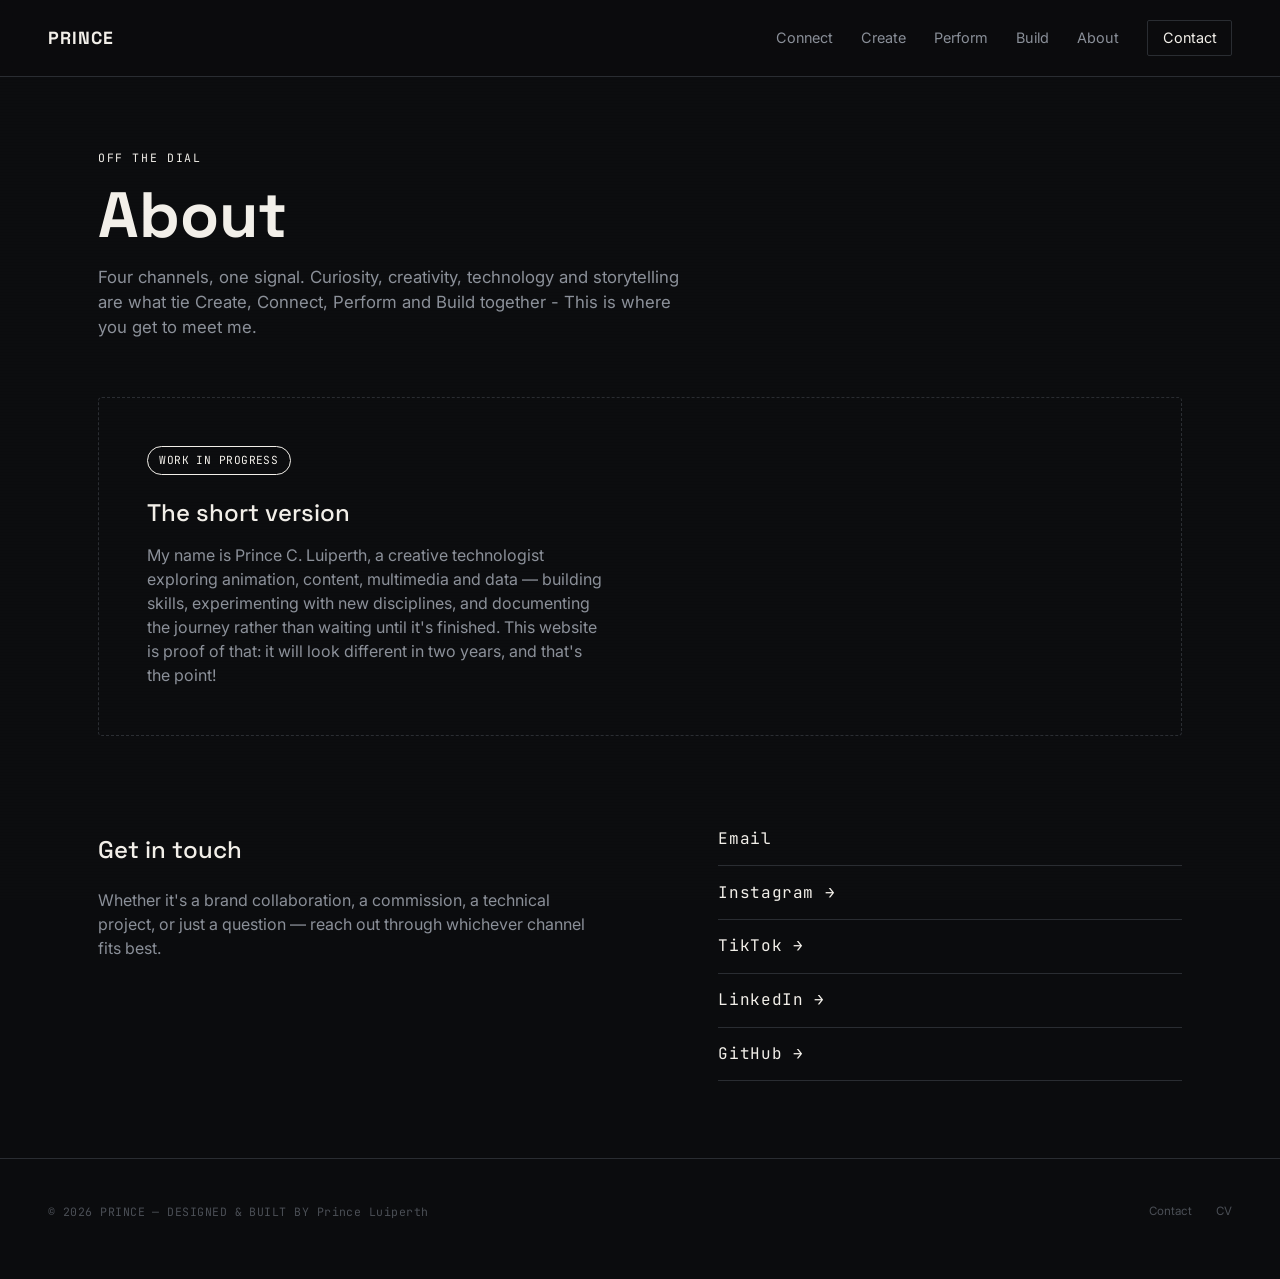
==== pages/about.html @ d6a8e844 "Add files via upload" ====
<!DOCTYPE html>
<html lang="en">
<head>
<meta charset="UTF-8">
<meta name="viewport" content="width=device-width, initial-scale=1.0">
<title>About &amp; Contact | Prince</title>
<link rel="preconnect" href="https://fonts.googleapis.com">
<link rel="preconnect" href="https://fonts.gstatic.com" crossorigin>
<link href="https://fonts.googleapis.com/css2?family=Space+Grotesk:wght@400;500;700&family=Inter:wght@400;500;600&family=JetBrains+Mono:wght@400;500&display=swap" rel="stylesheet">
<link rel="stylesheet" href="../css/style.css">
</head>
<body style="--page-color: var(--fg);">

<div class="noise-overlay" aria-hidden="true"></div>

<header class="site-header">
  <a href="../index.html" class="wordmark">PRINCE</a>
  <button class="nav-toggle" id="navToggle" aria-expanded="false" aria-controls="siteNav" aria-label="Toggle navigation">
    <span></span><span></span><span></span>
  </button>
  <nav class="site-nav" id="siteNav">
    <a href="ugc.html">Connect</a>
    <a href="animation.html">Create</a>
    <a href="multimedia.html">Perform</a>
    <a href="informatics.html">Build</a>
    <a href="about.html">About</a>
    <a href="about.html#contact" class="nav-cta">Contact</a>
  </nav>
</header>

<main>
  <section class="page-hero">
    <p class="eyebrow mono">OFF THE DIAL</p>
    <h1 class="page-title">About</h1>
    <p class="page-sub">
      Four channels, one signal. Curiosity, creativity, technology and
      storytelling are what tie Create, Connect, Perform and Build together
      - This is where you get to meet me.
    </p>
  </section>

  <section class="status-block">
    <div class="status-card" style="text-align:left;">
      <span class="status-tag mono">WORK IN PROGRESS</span>
      <h2>The short version</h2>
      <p style="margin:0;">
        My name is Prince C. Luiperth, a creative technologist exploring animation, content, multimedia
        and data — building skills, experimenting with new disciplines, and
        documenting the journey rather than waiting until it's finished.
        This website is proof of that: it will look different in two years,
        and that's the point!
      </p>
    </div>
  </section>

  <section class="contact-block" id="contact">
    <div>
      <h2>Get in touch</h2>
      <p style="color:var(--fg-muted); max-width:50ch;">
        Whether it's a brand collaboration, a commission, a technical project,
        or just a question — reach out through whichever channel fits best.
      </p>
    </div>
    <ul class="contact-list mono">
      <li><a href="mailto:princec.luiperth@gmail.com">Email</a></li>
      <li><a href="#">Instagram →</a></li>
      <li><a href="#">TikTok →</a></li>
      <li><a href="#">LinkedIn →</a></li>
      <li><a href="#">GitHub →</a></li>
    </ul>
  </section>
</main>

<footer class="site-footer">
  <p class="mono">© 2026 PRINCE — DESIGNED &amp; BUILT BY Prince Luiperth</p>
  <div class="footer-links">
    <a href="about.html#contact">Contact</a>
    <a href="informatics.html#resume">CV</a>
  </div>
</footer>

<script src="../js/main.js"></script>
</body>
</html>
---- css/style.css ----
/* ==========================================================================
   PRINCE — design tokens
   Concept: a signal tuner. Four disciplines = four frequencies on one dial.
   ========================================================================== */

:root {
  /* color */
  --bg:            #0B0C0E;
  --bg-elevated:   #15171A;
  --bg-elevated-2: #1C1F23;
  --fg:            #F2EFE9;
  --fg-muted:      #8A8F98;
  --fg-faint:      #4B4F56;
  --line:          #2A2D32;

  --c-create:   #FF9F1C; /* animation & art */
  --c-connect:  #FF4D8D; /* ugc & content   */
  --c-perform:  #4DD8E8; /* multimedia      */
  --c-build:    #6C8CFF; /* informatics     */

  /* type */
  --font-display: 'Space Grotesk', system-ui, sans-serif;
  --font-body:    'Inter', system-ui, sans-serif;
  --font-mono:    'JetBrains Mono', ui-monospace, monospace;

  /* layout */
  --gutter: clamp(1.25rem, 4vw, 3rem);
  --max-w: 1180px;
}

* { box-sizing: border-box; }

html { scroll-behavior: smooth; }

@media (prefers-reduced-motion: reduce) {
  html { scroll-behavior: auto; }
  * { animation-duration: 0.001ms !important; transition-duration: 0.001ms !important; }
}

body {
  margin: 0;
  background: var(--bg);
  color: var(--fg);
  font-family: var(--font-body);
  line-height: 1.5;
  -webkit-font-smoothing: antialiased;
}

a { color: inherit; text-decoration: none; }

.mono { font-family: var(--font-mono); letter-spacing: 0.04em; }

.eyebrow {
  font-size: 0.72rem;
  color: var(--fg-muted);
  text-transform: uppercase;
  letter-spacing: 0.14em;
  margin: 0 0 1rem;
}

/* subtle static texture over everything — cheap, no JS, no images */
.noise-overlay {
  position: fixed;
  inset: 0;
  pointer-events: none;
  z-index: 1;
  opacity: 0.035;
  background-image:
    repeating-linear-gradient(0deg, #fff 0px, transparent 1px, transparent 2px, #fff 3px);
  mix-blend-mode: overlay;
}

/* ==========================================================================
   Header / Nav
   ========================================================================== */

.site-header {
  position: sticky;
  top: 0;
  z-index: 10;
  display: flex;
  align-items: center;
  justify-content: space-between;
  padding: 1.25rem var(--gutter);
  background: rgba(11, 12, 14, 0.82);
  backdrop-filter: blur(8px);
  border-bottom: 1px solid var(--line);
}

.wordmark {
  font-family: var(--font-display);
  font-weight: 700;
  font-size: 1.1rem;
  letter-spacing: 0.06em;
}

.site-nav {
  display: flex;
  gap: 1.75rem;
  align-items: center;
  font-size: 0.9rem;
  color: var(--fg-muted);
}

.site-nav a:hover { color: var(--fg); }

.nav-cta {
  color: var(--fg);
  border: 1px solid var(--line);
  padding: 0.4rem 0.9rem;
  border-radius: 2px;
}

.nav-cta:hover { border-color: var(--fg-muted); }

.nav-toggle {
  display: none;
  flex-direction: column;
  gap: 5px;
  background: none;
  border: none;
  cursor: pointer;
  padding: 0.5rem;
}

.nav-toggle span {
  width: 22px;
  height: 2px;
  background: var(--fg);
  display: block;
}

/* ==========================================================================
   Hero
   ========================================================================== */

.hero {
  max-width: var(--max-w);
  margin: 0 auto;
  padding: clamp(3rem, 8vw, 6rem) var(--gutter) clamp(2rem, 5vw, 3rem);
}

.hero-title {
  font-family: var(--font-display);
  font-weight: 700;
  font-size: clamp(2.75rem, 8vw, 5.5rem);
  line-height: 0.98;
  margin: 0 0 1.5rem;
  letter-spacing: -0.01em;
}

.hero-sub {
  max-width: 42ch;
  color: var(--fg-muted);
  font-size: clamp(1rem, 1.4vw, 1.15rem);
  margin: 0;
}

/* ==========================================================================
   Tuner — signature element
   ========================================================================== */

.tuner {
  position: relative;
  max-width: var(--max-w);
  margin: 0 auto;
  padding: 0 var(--gutter) clamp(3rem, 6vw, 5rem);
  border-top: 1px solid var(--line);
}

.tuner-needle { display: none; } /* reserved for future JS-driven state, inert for now */

.channel {
  position: relative;
  display: grid;
  grid-template-columns: 5.5rem 1fr auto;
  align-items: center;
  gap: clamp(1rem, 3vw, 2.5rem);
  padding: clamp(1.5rem, 3vw, 2.25rem) 0;
  border-bottom: 1px solid var(--line);
  transition: padding-left 0.25s ease, background 0.25s ease;
}

.channel:last-child { border-bottom: none; }

.channel::before {
  content: "";
  position: absolute;
  left: -1px;
  top: 0;
  bottom: 0;
  width: 3px;
  background: var(--channel-color, var(--fg-muted));
  transform: scaleY(0);
  transform-origin: bottom;
  transition: transform 0.3s ease;
}

.channel[data-channel="create"] {
  --channel-color: var(--c-create);
  background-image: repeating-linear-gradient(45deg,
    color-mix(in srgb, var(--c-create) 5%, transparent) 0px,
    color-mix(in srgb, var(--c-create) 5%, transparent) 1px,
    transparent 1px, transparent 13px);
}
.channel[data-channel="connect"] {
  --channel-color: var(--c-connect);
  background-image:
    linear-gradient(color-mix(in srgb, var(--c-connect) 6%, transparent) 1px, transparent 1px),
    linear-gradient(90deg, color-mix(in srgb, var(--c-connect) 6%, transparent) 1px, transparent 1px);
  background-size: 38px 38px;
}
.channel[data-channel="perform"] {
  --channel-color: var(--c-perform);
  background-image: repeating-linear-gradient(90deg,
    color-mix(in srgb, var(--c-perform) 8%, transparent) 0 3px,
    transparent 3px 11px);
}
.channel[data-channel="build"] {
  --channel-color: var(--c-build);
  background-image:
    linear-gradient(color-mix(in srgb, var(--c-build) 6%, transparent) 1px, transparent 1px),
    linear-gradient(90deg, color-mix(in srgb, var(--c-build) 6%, transparent) 1px, transparent 1px);
  background-size: 30px 30px;
}

.channel:hover {
  padding-left: 1.25rem;
  background-color: color-mix(in srgb, var(--channel-color) 6%, transparent);
}

.channel:hover::before { transform: scaleY(1); }

.channel-freq {
  font-size: clamp(1.5rem, 3vw, 2.1rem);
  color: var(--fg-faint);
  transition: color 0.25s ease;
}

.channel:hover .channel-freq { color: var(--channel-color); }

.channel-index {
  display: block;
  font-size: 0.7rem;
  color: var(--fg-muted);
  margin-bottom: 0.35rem;
}

.channel-name {
  font-family: var(--font-display);
  font-size: clamp(1.5rem, 3.2vw, 2.25rem);
  margin: 0 0 0.4rem;
  font-weight: 500;
}

.channel-desc {
  margin: 0;
  color: var(--fg-muted);
  font-size: 0.95rem;
  max-width: 46ch;
}

.channel-meta {
  font-size: 0.72rem;
  color: var(--fg-faint);
  white-space: nowrap;
  transition: color 0.25s ease;
}

.channel:hover .channel-meta { color: var(--channel-color); }

/* ==========================================================================
   About teaser
   ========================================================================== */

.about-teaser {
  border-top: 1px solid var(--line);
  padding: clamp(3rem, 6vw, 5rem) var(--gutter);
}

.about-teaser-inner {
  max-width: 60ch;
  margin: 0 auto;
  text-align: center;
}

.about-teaser-text {
  font-size: 1.05rem;
  color: var(--fg-muted);
  margin: 0;
}

.about-teaser-text a {
  color: var(--fg);
  border-bottom: 1px solid var(--fg-faint);
}

.about-teaser-text a:hover { border-color: var(--fg); }

/* ==========================================================================
   Footer
   ========================================================================== */

.site-footer {
  display: flex;
  justify-content: space-between;
  align-items: center;
  flex-wrap: wrap;
  gap: 1rem;
  padding: 2rem var(--gutter) 3rem;
  border-top: 1px solid var(--line);
  color: var(--fg-faint);
  font-size: 0.72rem;
}

.footer-links { display: flex; gap: 1.5rem; }
.footer-links a:hover { color: var(--fg-muted); }

/* ==========================================================================
   Section banners — one distinct, hand-picked pattern per discipline.
   Pure CSS gradients, no image files, so this stays light on low-powered
   hardware. Each banner also carries its channel's frequency number as a
   faint watermark, tying back to the tuner concept on the homepage.
   ========================================================================== */

.section-banner {
  position: relative;
  height: clamp(140px, 22vw, 220px);
  overflow: hidden;
  border-bottom: 1px solid var(--line);
  display: flex;
  align-items: flex-end;
  justify-content: flex-end;
  padding: 1rem 1.5rem;
}

.section-banner::after {
  /* fade the pattern into the page background so it reads as a banner,
     not a distraction sitting behind the copy below it */
  content: "";
  position: absolute;
  inset: 0;
  background: linear-gradient(180deg, transparent 0%, var(--bg) 96%);
  pointer-events: none;
}

.section-banner-freq {
  font-family: var(--font-mono);
  font-size: clamp(2.5rem, 8vw, 5rem);
  font-weight: 500;
  line-height: 1;
  opacity: 0.5;
  position: relative;
  z-index: 1;
}

/* Create — pencil cross-hatch, evokes sketching / hand-drawn work */
.section-banner--create {
  background-color: var(--bg);
  background-image:
    repeating-linear-gradient(45deg,
      color-mix(in srgb, var(--c-create) 22%, transparent) 0px,
      color-mix(in srgb, var(--c-create) 22%, transparent) 1px,
      transparent 1px, transparent 13px),
    repeating-linear-gradient(-45deg,
      color-mix(in srgb, var(--c-create) 12%, transparent) 0px,
      color-mix(in srgb, var(--c-create) 12%, transparent) 1px,
      transparent 1px, transparent 13px);
}
.section-banner--create .section-banner-freq { color: var(--c-create); }

/* Connect — content grid, evokes a social feed / gallery layout */
.section-banner--connect {
  background-color: var(--bg);
  background-image:
    linear-gradient(color-mix(in srgb, var(--c-connect) 20%, transparent) 1px, transparent 1px),
    linear-gradient(90deg, color-mix(in srgb, var(--c-connect) 20%, transparent) 1px, transparent 1px);
  background-size: 38px 38px;
}
.section-banner--connect .section-banner-freq { color: var(--c-connect); }

/* Perform — vertical bars, evokes an audio equalizer / waveform */
.section-banner--perform {
  background-color: var(--bg);
  background-image: repeating-linear-gradient(90deg,
    color-mix(in srgb, var(--c-perform) 26%, transparent) 0 3px,
    transparent 3px 11px);
  background-position: bottom;
  background-size: 100% 100%;
  mask-image: linear-gradient(0deg, black 0%, black 40%, transparent 100%);
  -webkit-mask-image: linear-gradient(0deg, black 0%, black 40%, transparent 100%);
}
.section-banner--perform .section-banner-freq { color: var(--c-perform); }

/* Build — grid with nodes at intersections, evokes a circuit board */
.section-banner--build {
  background-color: var(--bg);
  background-image:
    linear-gradient(color-mix(in srgb, var(--c-build) 20%, transparent) 1px, transparent 1px),
    linear-gradient(90deg, color-mix(in srgb, var(--c-build) 20%, transparent) 1px, transparent 1px),
    radial-gradient(color-mix(in srgb, var(--c-build) 55%, transparent) 1.5px, transparent 1.5px);
  background-size: 30px 30px, 30px 30px, 30px 30px;
}
.section-banner--build .section-banner-freq { color: var(--c-build); }

@media (max-width: 560px) {
  .section-banner-freq { display: none; } /* keep small screens uncluttered */
}

/* ==========================================================================
   Shared "inner page" scaffolding (used by pages/*.html)
   ========================================================================== */

.page-hero {
  max-width: var(--max-w);
  margin: 0 auto;
  padding: clamp(2.5rem, 6vw, 4.5rem) var(--gutter) clamp(1.5rem, 4vw, 2.5rem);
}

.page-hero .eyebrow { color: var(--page-color, var(--fg-muted)); }

.page-title {
  font-family: var(--font-display);
  font-weight: 700;
  font-size: clamp(2.25rem, 6vw, 4rem);
  margin: 0 0 1rem;
  line-height: 1.02;
}

.page-sub {
  max-width: 55ch;
  color: var(--fg-muted);
  font-size: 1.05rem;
}

.status-block {
  max-width: var(--max-w);
  margin: 0 auto;
  padding: 0 var(--gutter) clamp(3rem, 6vw, 5rem);
}

.status-card {
  border: 1px dashed var(--line);
  border-radius: 4px;
  padding: clamp(2rem, 5vw, 3rem);
  text-align: center;
}

.status-tag {
  display: inline-block;
  font-size: 0.7rem;
  padding: 0.3rem 0.7rem;
  border: 1px solid var(--page-color, var(--fg-muted));
  color: var(--page-color, var(--fg-muted));
  border-radius: 100px;
  margin-bottom: 1.25rem;
}

.status-card h2 {
  font-family: var(--font-display);
  font-weight: 500;
  font-size: 1.5rem;
  margin: 0 0 0.75rem;
}

.status-card p {
  color: var(--fg-muted);
  max-width: 46ch;
  margin: 0 auto;
}

.grid-preview {
  display: grid;
  grid-template-columns: repeat(auto-fit, minmax(200px, 1fr));
  gap: 1px;
  background: var(--line);
  border: 1px solid var(--line);
  margin-top: 2rem;
}

.grid-preview-item {
  background: var(--bg);
  padding: 1.5rem;
  min-height: 140px;
  display: flex;
  align-items: flex-end;
  color: var(--fg-faint);
  font-size: 0.8rem;
}

/* About / contact page specifics */

.contact-block {
  max-width: var(--max-w);
  margin: 0 auto;
  padding: 0 var(--gutter) clamp(3rem, 6vw, 5rem);
  display: grid;
  grid-template-columns: 1.2fr 1fr;
  gap: clamp(2rem, 5vw, 4rem);
}

@media (max-width: 760px) {
  .contact-block { grid-template-columns: 1fr; }
}

.contact-block h2 {
  font-family: var(--font-display);
  font-weight: 500;
  font-size: 1.5rem;
}

.contact-list { list-style: none; padding: 0; margin: 0; }

.contact-list li {
  border-bottom: 1px solid var(--line);
  padding: 0.9rem 0;
}

.contact-list a:hover { color: var(--c-connect); }

.btn {
  display: inline-block;
  padding: 0.75rem 1.5rem;
  border: 1px solid var(--fg);
  border-radius: 2px;
  font-size: 0.9rem;
  margin-top: 1rem;
}

.btn:hover { background: var(--fg); color: var(--bg); }

/* ==========================================================================
   Responsive nav
   ========================================================================== */

@media (max-width: 720px) {
  .nav-toggle { display: flex; }

  .site-nav {
    position: fixed;
    top: 64px;
    right: 0;
    left: 0;
    background: var(--bg-elevated);
    border-bottom: 1px solid var(--line);
    flex-direction: column;
    align-items: flex-start;
    padding: 1.5rem var(--gutter);
    gap: 1.25rem;
    transform: translateY(-110%);
    transition: transform 0.25s ease;
  }

  .site-nav.open { transform: translateY(0); }

  .channel {
    grid-template-columns: 1fr;
    gap: 0.5rem;
  }

  .channel-meta { display: none; }
}
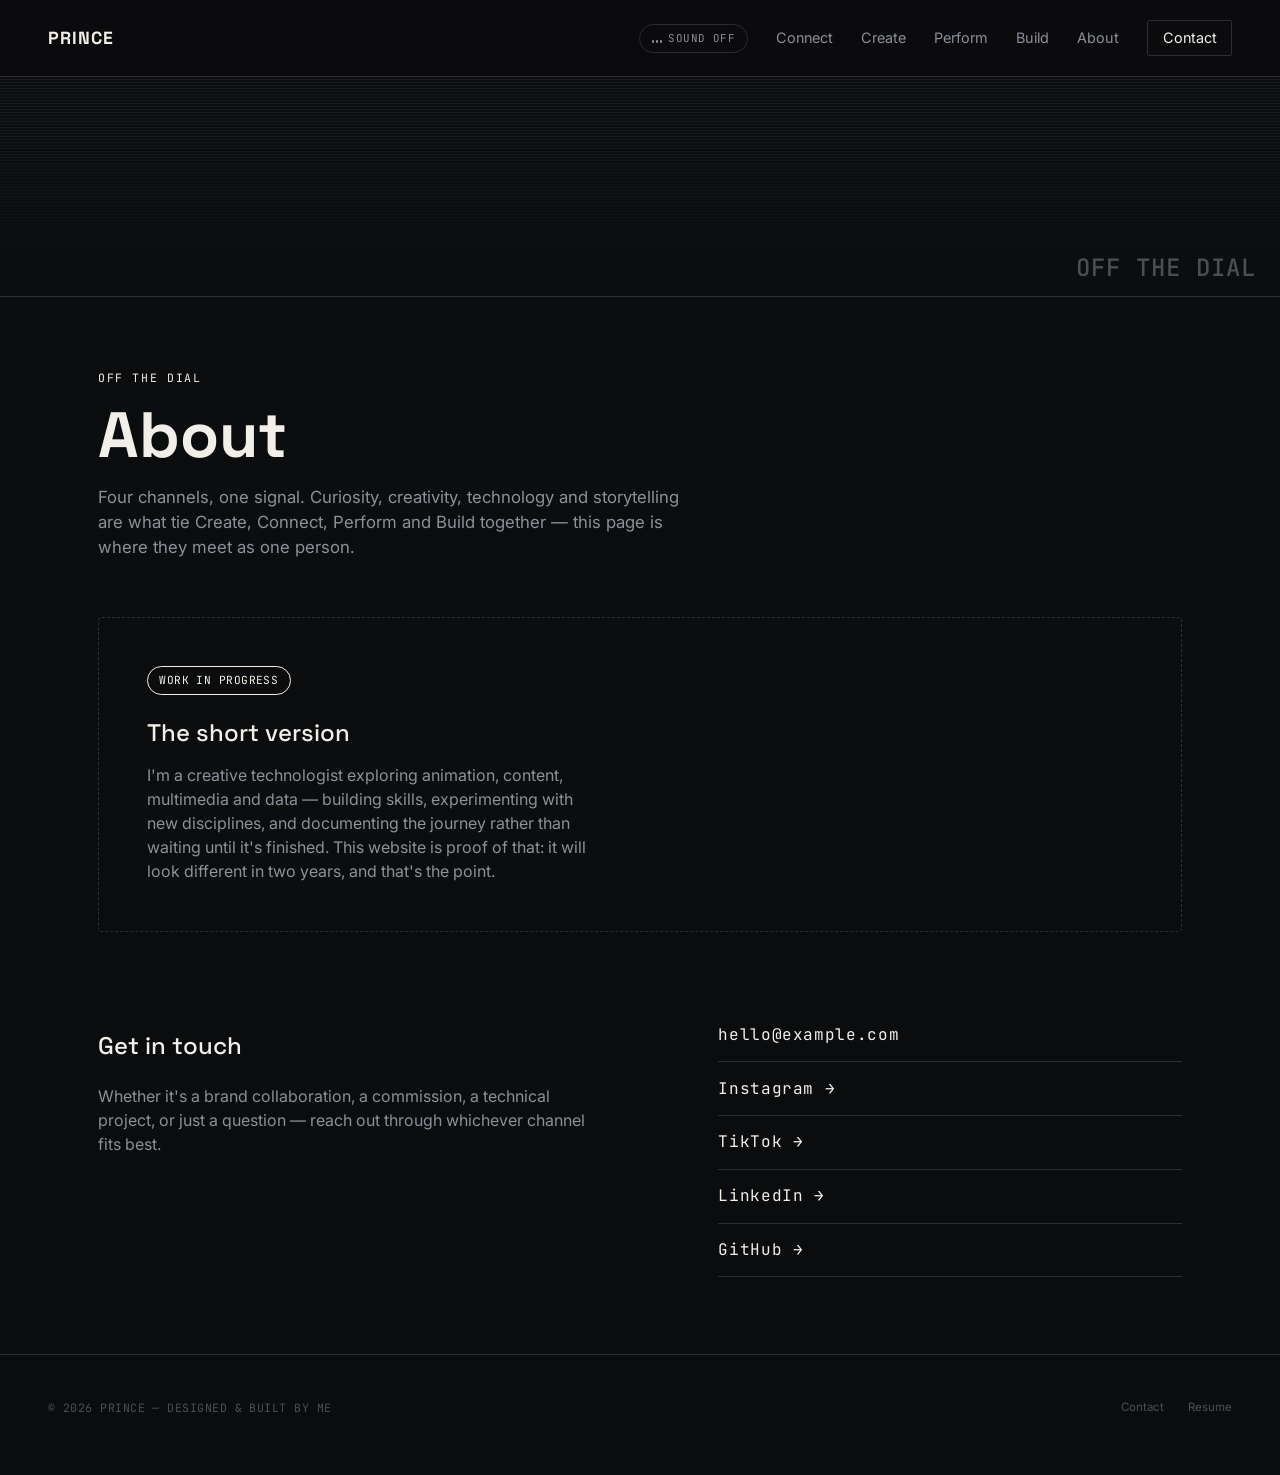
==== commit bebf3004: "Add files via upload" ====
--- a/pages/about.html
+++ b/pages/about.html
@@ -15,45 +15,59 @@
 
 <header class="site-header">
   <a href="../index.html" class="wordmark">PRINCE</a>
-  <button class="nav-toggle" id="navToggle" aria-expanded="false" aria-controls="siteNav" aria-label="Toggle navigation">
-    <span></span><span></span><span></span>
-  </button>
-  <nav class="site-nav" id="siteNav">
-    <a href="ugc.html">Connect</a>
-    <a href="animation.html">Create</a>
-    <a href="multimedia.html">Perform</a>
-    <a href="informatics.html">Build</a>
-    <a href="about.html">About</a>
-    <a href="about.html#contact" class="nav-cta">Contact</a>
-  </nav>
+  <div class="header-right">
+    <button class="audio-toggle" id="audioToggle" type="button" aria-pressed="false">
+      <span class="audio-toggle-bars" aria-hidden="true"><span></span><span></span><span></span></span>
+      <span class="audio-toggle-label mono">SOUND OFF</span>
+    </button>
+    <button class="nav-toggle" id="navToggle" aria-expanded="false" aria-controls="siteNav" aria-label="Toggle navigation">
+      <span></span><span></span><span></span>
+    </button>
+    <nav class="site-nav" id="siteNav">
+      <a href="ugc.html">Connect</a>
+      <a href="animation.html">Create</a>
+      <a href="multimedia.html">Perform</a>
+      <a href="informatics.html">Build</a>
+      <a href="about.html">About</a>
+      <a href="about.html#contact" class="nav-cta">Contact</a>
+    </nav>
+  </div>
+  <audio id="ambientAudio" loop preload="none">
+    <!-- <source src="../assets/audio/ambient-loop.mp3" type="audio/mpeg"> -->
+  </audio>
 </header>
 
 <main>
+  <!-- Own photo? class="has-image" style="--bg-image:url('../assets/images/about-banner.jpg')" -->
+  <div class="section-banner section-banner--about">
+    <span class="section-banner-freq mono">OFF THE DIAL</span>
+  </div>
+
   <section class="page-hero">
     <p class="eyebrow mono">OFF THE DIAL</p>
     <h1 class="page-title">About</h1>
     <p class="page-sub">
       Four channels, one signal. Curiosity, creativity, technology and
-      storytelling are what tie Create, Connect, Perform and Build together
-      - This is where you get to meet me.
+      storytelling are what tie Create, Connect, Perform and Build together —
+      this page is where they meet as one person.
     </p>
   </section>
 
   <section class="status-block">
-    <div class="status-card" style="text-align:left;">
+    <div class="status-card" data-reveal style="text-align:left;">
       <span class="status-tag mono">WORK IN PROGRESS</span>
       <h2>The short version</h2>
       <p style="margin:0;">
-        My name is Prince C. Luiperth, a creative technologist exploring animation, content, multimedia
+        I'm a creative technologist exploring animation, content, multimedia
         and data — building skills, experimenting with new disciplines, and
         documenting the journey rather than waiting until it's finished.
         This website is proof of that: it will look different in two years,
-        and that's the point!
+        and that's the point.
       </p>
     </div>
   </section>
 
-  <section class="contact-block" id="contact">
+  <section class="contact-block" id="contact" data-reveal>
     <div>
       <h2>Get in touch</h2>
       <p style="color:var(--fg-muted); max-width:50ch;">
@@ -62,7 +76,7 @@
       </p>
     </div>
     <ul class="contact-list mono">
-      <li><a href="mailto:princec.luiperth@gmail.com">Email</a></li>
+      <li><a href="mailto:hello@example.com">hello@example.com</a></li>
       <li><a href="#">Instagram →</a></li>
       <li><a href="#">TikTok →</a></li>
       <li><a href="#">LinkedIn →</a></li>
@@ -72,10 +86,10 @@
 </main>
 
 <footer class="site-footer">
-  <p class="mono">© 2026 PRINCE — DESIGNED &amp; BUILT BY Prince Luiperth</p>
+  <p class="mono">© 2026 PRINCE — DESIGNED &amp; BUILT BY ME</p>
   <div class="footer-links">
     <a href="about.html#contact">Contact</a>
-    <a href="informatics.html#resume">CV</a>
+    <a href="informatics.html#resume">Resume</a>
   </div>
 </footer>
 
--- a/css/style.css
+++ b/css/style.css
@@ -44,6 +44,43 @@
   font-family: var(--font-body);
   line-height: 1.5;
   -webkit-font-smoothing: antialiased;
+  scrollbar-color: var(--fg-faint) var(--bg); /* Firefox */
+}
+
+::selection {
+  background: var(--c-perform);
+  color: var(--bg);
+}
+
+/* Chrome/Edge/Safari scrollbar theming */
+::-webkit-scrollbar { width: 10px; height: 10px; }
+::-webkit-scrollbar-track { background: var(--bg); }
+::-webkit-scrollbar-thumb {
+  background: var(--bg-elevated-2);
+  border-radius: 6px;
+  border: 2px solid var(--bg);
+}
+::-webkit-scrollbar-thumb:hover { background: var(--fg-faint); }
+
+/* ==========================================================================
+   Scroll reveal — small fade/rise as content enters the viewport.
+   Applied via JS adding .is-visible to elements with [data-reveal].
+   Content is visible by default (no JS / reduced motion = no penalty).
+   ========================================================================== */
+
+[data-reveal] {
+  opacity: 0;
+  transform: translateY(14px);
+  transition: opacity 0.6s ease, transform 0.6s ease;
+}
+
+[data-reveal].is-visible {
+  opacity: 1;
+  transform: translateY(0);
+}
+
+@media (prefers-reduced-motion: reduce) {
+  [data-reveal] { opacity: 1; transform: none; transition: none; }
 }
 
 a { color: inherit; text-decoration: none; }
@@ -68,6 +105,151 @@
   background-image:
     repeating-linear-gradient(0deg, #fff 0px, transparent 1px, transparent 2px, #fff 3px);
   mix-blend-mode: overlay;
+}
+
+/* ==========================================================================
+   Preloader — "tuning in" splash before the site reveals itself.
+   Pure CSS animation, no video/gif. Respects prefers-reduced-motion.
+   Removed from the accessibility tree once hidden (see main.js).
+   ========================================================================== */
+
+.preloader {
+  position: fixed;
+  inset: 0;
+  z-index: 1000;
+  background: var(--bg);
+  display: flex;
+  flex-direction: column;
+  align-items: center;
+  justify-content: center;
+  gap: 1.25rem;
+  transition: opacity 0.5s ease, visibility 0.5s ease;
+}
+
+.preloader.is-hidden {
+  opacity: 0;
+  visibility: hidden;
+  pointer-events: none;
+}
+
+.preloader-freqs {
+  font-family: var(--font-mono);
+  font-size: clamp(1.75rem, 6vw, 2.75rem);
+  color: var(--c-create);
+  letter-spacing: 0.05em;
+}
+
+.preloader-scan {
+  width: min(220px, 60vw);
+  height: 2px;
+  background: var(--line);
+  position: relative;
+  overflow: hidden;
+}
+
+.preloader-scan::after {
+  content: "";
+  position: absolute;
+  top: 0; bottom: 0;
+  width: 40%;
+  background: linear-gradient(90deg, transparent, var(--c-perform), transparent);
+  animation: scan-sweep 1.1s ease-in-out infinite;
+}
+
+.preloader-label {
+  font-family: var(--font-mono);
+  font-size: 0.7rem;
+  color: var(--fg-muted);
+  text-transform: uppercase;
+  letter-spacing: 0.18em;
+}
+
+@keyframes scan-sweep {
+  0%   { left: -40%; }
+  100% { left: 100%; }
+}
+
+@media (prefers-reduced-motion: reduce) {
+  .preloader-scan::after { animation: none; left: 30%; }
+}
+
+/* ==========================================================================
+   Ambient audio toggle — click-to-play (browsers block true autoplay)
+   ========================================================================== */
+
+.audio-toggle {
+  display: inline-flex;
+  align-items: center;
+  gap: 6px;
+  background: none;
+  border: 1px solid var(--line);
+  color: var(--fg-muted);
+  border-radius: 100px;
+  padding: 0.4rem 0.75rem;
+  cursor: pointer;
+  font-family: var(--font-mono);
+  font-size: 0.68rem;
+  letter-spacing: 0.06em;
+}
+
+.audio-toggle:hover { border-color: var(--fg-muted); color: var(--fg); }
+
+.audio-toggle-bars {
+  display: flex;
+  align-items: flex-end;
+  gap: 2px;
+  height: 10px;
+}
+
+.audio-toggle-bars span {
+  width: 2px;
+  background: currentColor;
+  height: 3px;
+  border-radius: 1px;
+}
+
+.audio-toggle.is-playing .audio-toggle-bars span {
+  animation: bar-bounce 0.9s ease-in-out infinite;
+}
+
+.audio-toggle-bars span:nth-child(1) { animation-delay: 0s; }
+.audio-toggle-bars span:nth-child(2) { animation-delay: 0.2s; }
+.audio-toggle-bars span:nth-child(3) { animation-delay: 0.4s; }
+
+@keyframes bar-bounce {
+  0%, 100% { height: 3px; }
+  50%      { height: 10px; }
+}
+
+@media (prefers-reduced-motion: reduce) {
+  .audio-toggle.is-playing .audio-toggle-bars span { animation: none; height: 8px; }
+}
+
+/* ==========================================================================
+   Custom background images — drop-in replacement for the CSS patterns.
+   Usage: add class="has-image" and inline style="--bg-image:url('...')"
+   to any .section-banner, .hero, or .channel. The gradient keeps text
+   readable regardless of the image's own contrast.
+   ========================================================================== */
+
+.has-image {
+  background-image:
+    linear-gradient(180deg, rgba(11, 12, 14, 0.35) 0%, var(--bg) 92%),
+    var(--bg-image) !important;
+  background-size: cover !important;
+  background-position: center !important;
+}
+
+.hero.has-image {
+  background-image:
+    linear-gradient(180deg, rgba(11, 12, 14, 0.55) 0%, var(--bg) 96%),
+    var(--bg-image) !important;
+}
+
+.channel.has-image {
+  background-image:
+    linear-gradient(90deg, rgba(11, 12, 14, 0.55), rgba(11, 12, 14, 0.85) 70%),
+    var(--bg-image) !important;
 }
 
 /* ==========================================================================
@@ -85,6 +267,13 @@
   background: rgba(11, 12, 14, 0.82);
   backdrop-filter: blur(8px);
   border-bottom: 1px solid var(--line);
+  gap: 1rem;
+}
+
+.header-right {
+  display: flex;
+  align-items: center;
+  gap: 1.75rem;
 }
 
 .wordmark {
@@ -403,8 +592,26 @@
 }
 .section-banner--build .section-banner-freq { color: var(--c-build); }
 
+/* About — no channel color; a quiet static/noise texture instead */
+.section-banner--about {
+  background-color: var(--bg);
+  background-image: repeating-linear-gradient(0deg,
+    color-mix(in srgb, var(--fg) 7%, transparent) 0px,
+    color-mix(in srgb, var(--fg) 7%, transparent) 1px,
+    transparent 1px, transparent 3px);
+}
+.section-banner--about .section-banner-freq {
+  color: var(--fg-muted);
+  font-size: clamp(1.1rem, 3vw, 1.5rem);
+}
+
 @media (max-width: 560px) {
   .section-banner-freq { display: none; } /* keep small screens uncluttered */
+}
+
+@media (max-width: 480px) {
+  .audio-toggle-label { display: none; }
+  .audio-toggle { padding: 0.4rem 0.55rem; }
 }
 
 /* ==========================================================================
